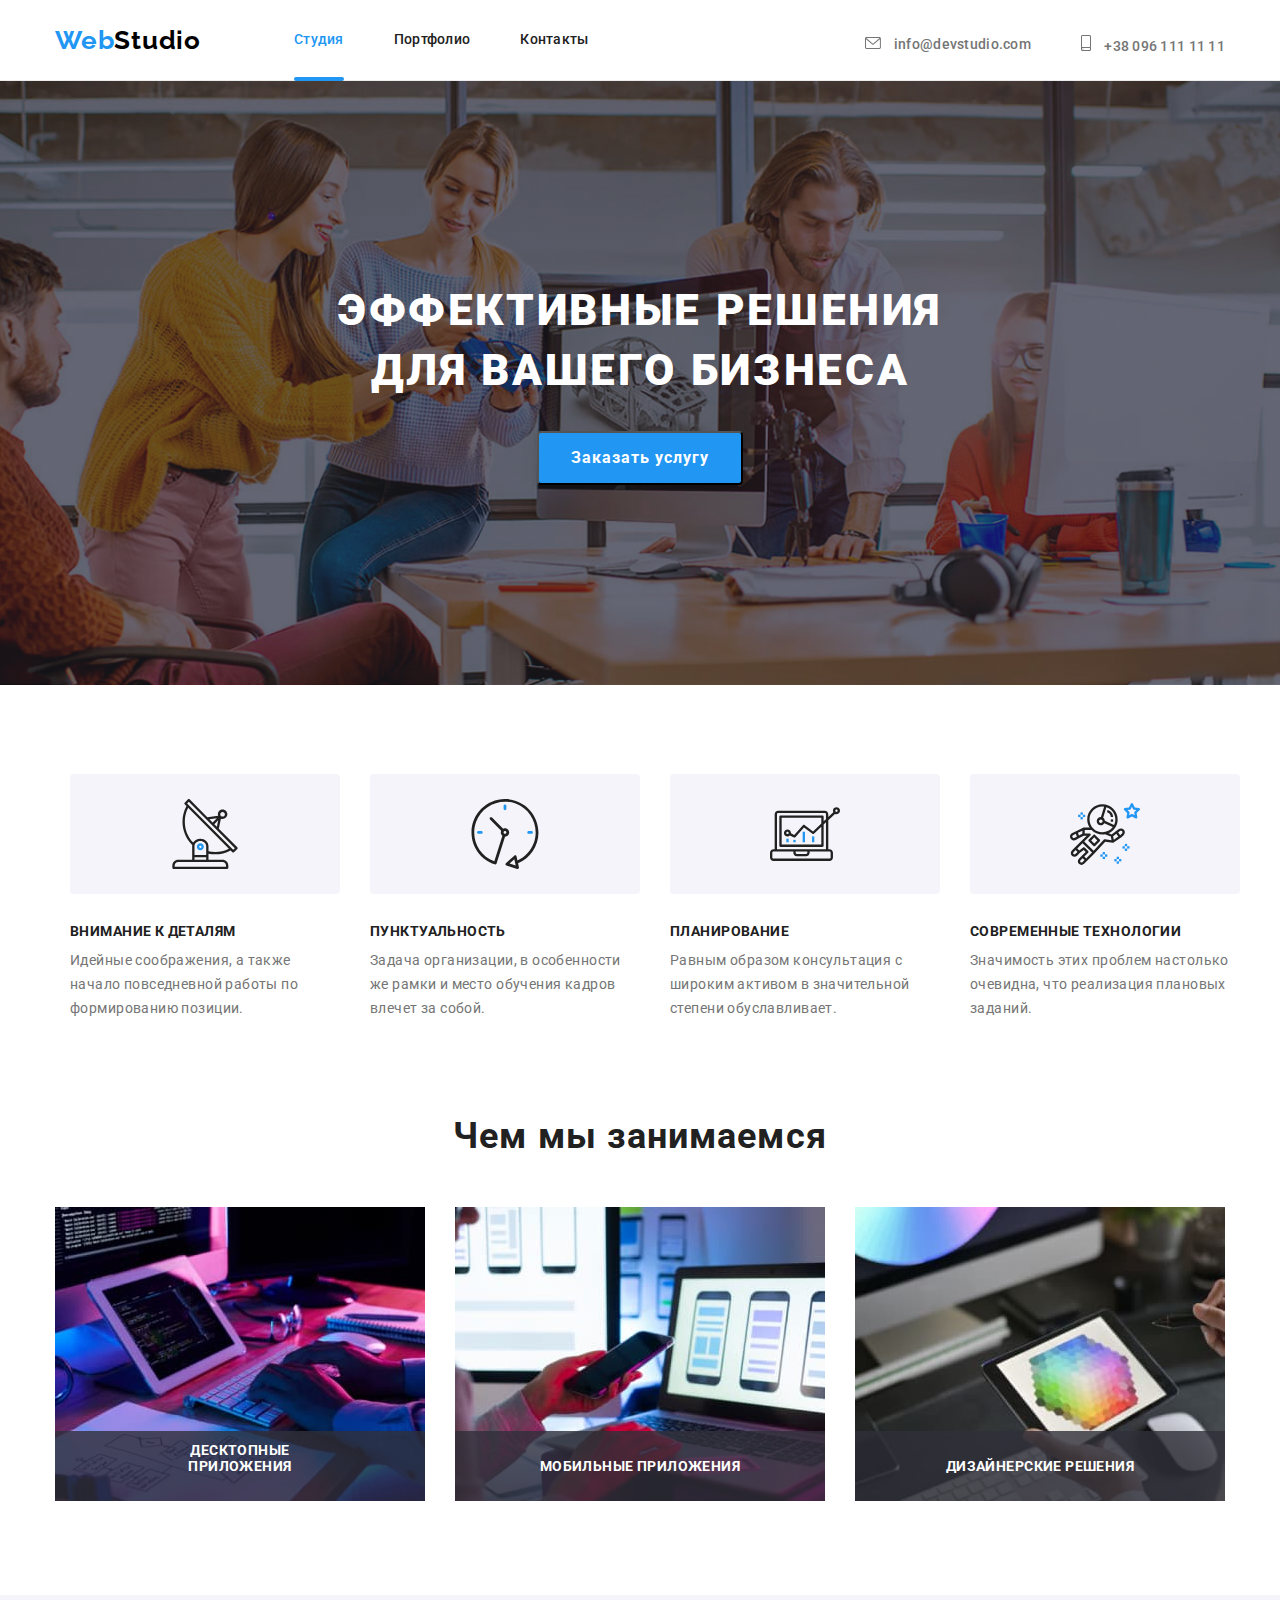
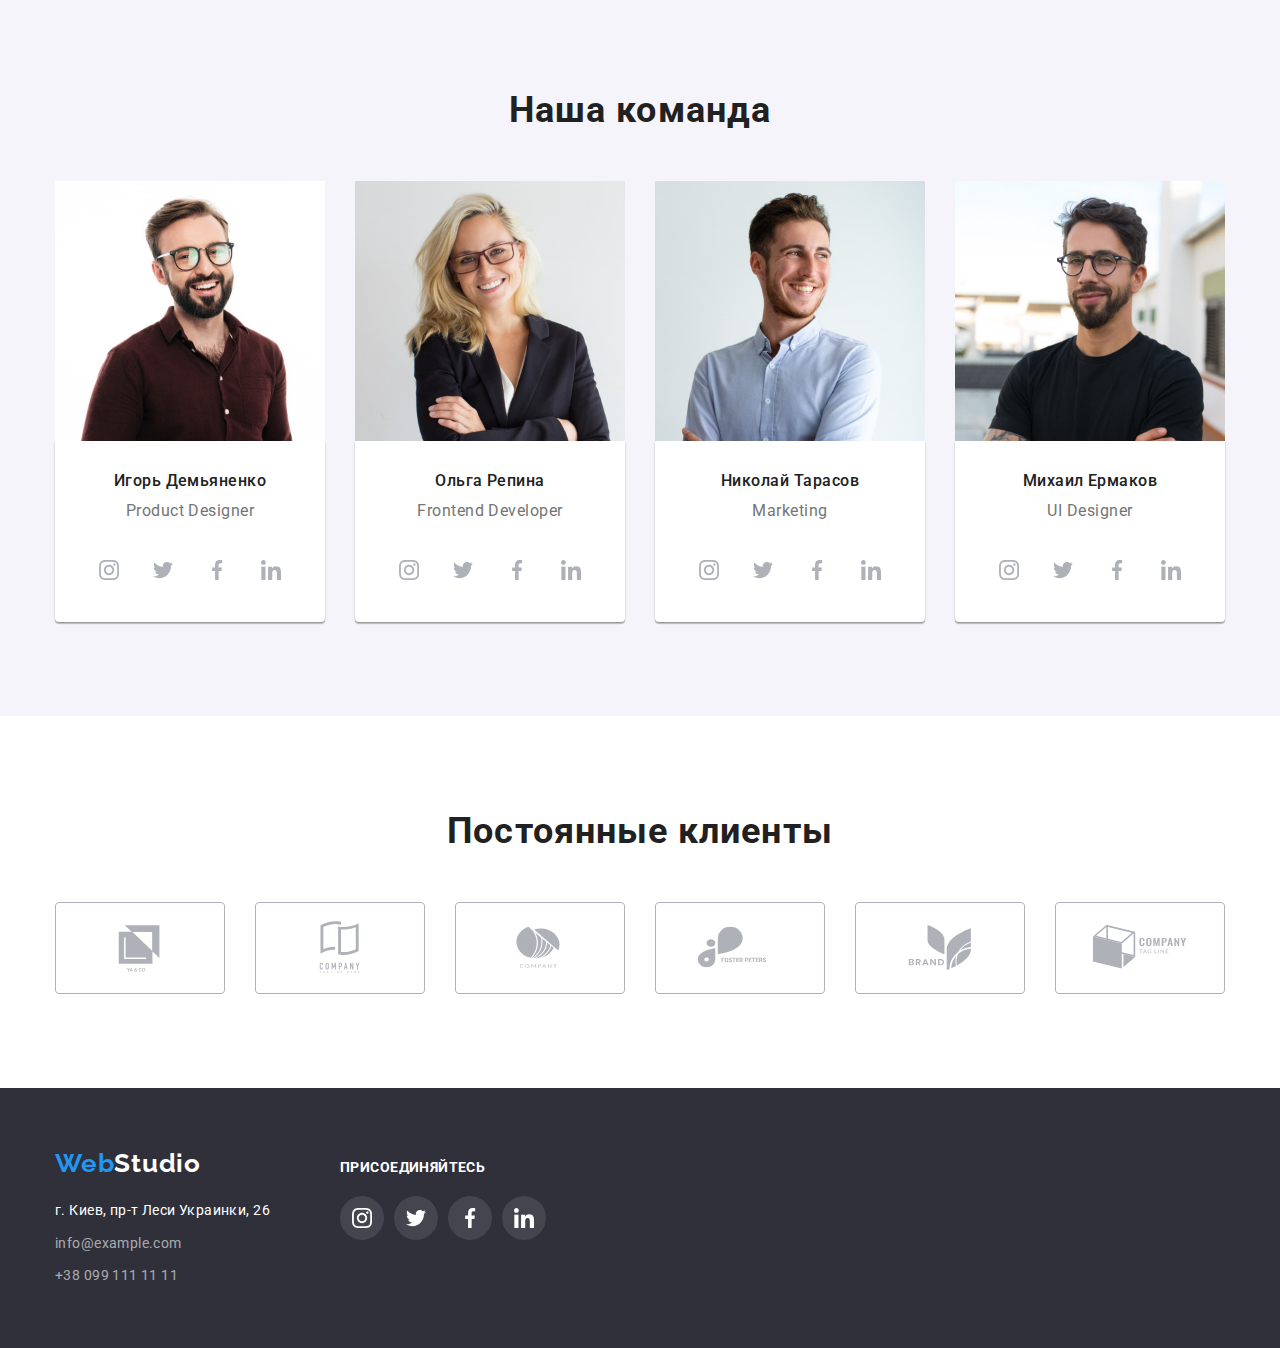
==== index.html @ 82957075 "Кнопка у футері" ====
<!DOCTYPE html>
<html lang="ru">
<head>
  <meta charset="UTF-8">
  <meta http-equiv="X-UA-Compatible" content="IE=edge">
  <meta name="viewport" content="width=device-width, initial-scale=1.0">
  <title>Студия</title>
  <link rel="preconnect" href="https://fonts.googleapis.com">
  <link rel="preconnect" href="https://fonts.gstatic.com" crossorigin>
  <link href="https://fonts.googleapis.com/css2?family=Raleway:wght@700&family=Roboto:wght@400;500;700;900&display=swap"
    rel="stylesheet">
    <link rel="stylesheet" href="https://cdnjs.cloudflare.com/ajax/libs/modern-normalize/1.1.0/modern-normalize.min.css">
  <link rel="stylesheet" href="./css/styles.css" />
</head>
<body>
  <header class="header">
    <div class="container">
    <nav class="logo main-nav">
      <a href="index.html" class="logo-title" lang="en"><span>Web</span>Studio</a>
      <ul class="site-nav list">
        <li class="item"><a href="" class="link current" >Студия</a></li>
        <li class="item"><a href="./portfolio.html" class="link" >Портфолио</a></li>
        <li class="item"><a href="" class="link" >Контакты</a></li>
  
      </ul>
    </nav>
   
<!--Ефект фокуса в ссилці-->

<ul class="site-contact">
  <li class="contact-item"><a href="mailto:info@devstudio.com" class="contact-link">
    <svg class="header-svg">
    <use href="./images/icons.svg#envelope"></use>
  </svg>
  info@devstudio.com</a></li>
  <li class="contact-item"><a href="tel:+380961111111" class="contact-link">
    <svg class="header-tel-svg">
      <use href="./images/icons.svg#smartphone"></use>
    </svg>
    +38 096 111 11 11</a></li>
</ul>
</div>
  </header>
  
    <section class="hero">
      <div class="hero-bg">  
       <h1 class="hero-title">Эффективные решения <br /> для вашего бизнеса</h1>
       <button type="button" class="button-order" data-modal-open>Заказать услугу</button>
      </div>
      
    </section>
  
<!--Особливості-->
  <section class="section-special">
    
   <div class="container">
    
     <h2 class="visually-hidden">Особенности</h2>
     <ul class="feature-list">
       <!--Ефект ховера-->
      
       <li class="item-special">

  <div class="special-svg">
  <svg class="onspecial-svg">
    <use href="./images/icons.svg#antenna"></use>
  </svg>
</div>

         <h3 class="title">Внимание к деталям</h3>
         <p class="feature">Идейные соображения, а также начало повседневной работы по формированию позиции.</p>
        </li>
        <li class="item-special">

          <div class="special-svg">
            <svg class="onspecial-svg">
              <use href="./images/icons.svg#clock"></use>
            </svg>
          </div>
         <h3 class="title">Пунктуальность</h3>
         <p class="feature">Задача организации, в особенности же рамки и место обучения кадров влечет за собой.</p>
        </li>
        <li class="item-special">
          <div class="special-svg">
            <svg class="onspecial-svg">
              <use href="./images/icons.svg#diagram"></use>
            </svg>
          </div>
         <h3 class="title">Планирование</h3>
         <p class="feature">Равным образом консультация с широким активом в значительной степени обуславливает.</p>
        </li>
        <li class="item-special">

          <div class="special-svg">
            <svg class="onspecial-svg">
              <use href="./images/icons.svg#astronaut"></use>
            </svg>
          </div>
         <h3 class="title">Современные технологии</h3>
         <p class="feature">Значимость этих проблем настолько очевидна, что реализация плановых заданий.</p>
        </li>
     </ul>
   </div>
  </section>
  
  <section class="section">
    
    <div class="container-about">
    <h2 class="section-title">Чем мы занимаемся</h2>
     <ul class="section-list">
       <li class="about-list"> <img src="./images/box1.jpg" alt="планшет" width="370">
      <p class="textoncard">Десктопные приложения</p>
      </li>
       <li class="about-list"><img src="./images/box2.jpg" alt="телефон и ноут" width="370">
      <p class="textoncard">Мобильные приложения</p>
      </li>
       <li class="about-list"><img src="./images/img.jpg" alt="планшет в руці" width="370">
      <p class="textoncard">Дизайнерские решения</p>
      </li>
     </ul>
    </div>
  
  </section>
  
<section class="team-section">
  <div class="container-team">
  <h2 class="section-team">Наша команда</h2>
   <ul class="team-list list">
     <li class="team-item"><img src="./images/photo.jpg" alt="команда"
      width="270">
      <div class="team-content">   
       <h3 class="title-team">Игорь Демьяненко</h3>
       <p class="desc">Product Designer</p>
        <ul class="team-social-list list">
          <li class="team-social-item"><a href="" class="team-social-link">
            <svg class="team-svg">
              <use href="./images/icons.svg#instagram"></use>
              </svg>
          </a>
        </li>
          <li class="team-social-item">
            <a href="" class="team-social-link">
              <svg class="team-svg">
                <use href="./images/icons.svg#twitter"></use>
              </svg>
            </a>
            
          </li>
          <li class="team-social-item">
            <a href="" class="team-social-link"><svg class="team-svg">
              <use href="./images/icons.svg#facebook"></use>
            </svg></a>
          </li>
          <li class="team-social-item">
            <a href="" class="team-social-link">
              <svg class="team-svg">
              <use href="./images/icons.svg#linkedin"></use>
              </svg></a>
          </li>
       </ul>
      </div>
     </li>
      <li class="team-item"><img src="./images/photo1.jpg" alt="команда"
        width="270">
        <div class="team-content">   
        <h3 class="title-team">Ольга Репина</h3>
        <p class="desc">Frontend Developer</p>
        <ul class="team-social-list list">
          <li class="team-social-item"><a href="" class="team-social-link">
              <svg class="team-svg">
                <use href="./images/icons.svg#instagram"></use>
              </svg>
            </a>
          </li>
          <li class="team-social-item">
            <a href="" class="team-social-link">
              <svg class="team-svg">
                <use href="./images/icons.svg#twitter"></use>
              </svg>
            </a>
        
          </li>
          <li class="team-social-item">
            <a href="" class="team-social-link"><svg class="team-svg">
                <use href="./images/icons.svg#facebook"></use>
              </svg></a>
          </li>
          <li class="team-social-item">
            <a href="" class="team-social-link">
              <svg class="team-svg">
                <use href="./images/icons.svg#linkedin"></use>
              </svg></a>
          </li>
        </ul>
        </div>
      </li>
        <li class="team-item"><img src="./images/photo2.jpg" alt="команда"
          width="270">
         <div class="team-content">   
          <h3 class="title-team">Николай Тарасов</h3>
          <p class="desc">Marketing</p>
          <ul class="team-social-list list">
            <li class="team-social-item"><a href="" class="team-social-link">
                <svg class="team-svg">
                  <use href="./images/icons.svg#instagram"></use>
                </svg>
              </a>
            </li>
            <li class="team-social-item">
              <a href="" class="team-social-link">
                <svg class="team-svg">
                  <use href="./images/icons.svg#twitter"></use>
                </svg>
              </a>
          
            </li>
            <li class="team-social-item">
              <a href="" class="team-social-link"><svg class="team-svg">
                  <use href="./images/icons.svg#facebook"></use>
                </svg></a>
            </li>
            <li class="team-social-item">
              <a href="" class="team-social-link">
                <svg class="team-svg">
                  <use href="./images/icons.svg#linkedin"></use>
                </svg></a>
            </li>
          </ul>
          </div>
      </li>
        <li class="team-item"><img src="./images/photo3.jpg" alt="команда"
          width="270">
          <div class="team-content">   
          <h3 class="title-team">Михаил Ермаков</h3>
          <p class="desc">UI Designer</p>
          <ul class="team-social-list list">
            <li class="team-social-item"><a href="" class="team-social-link">
                <svg class="team-svg">
                  <use href="./images/icons.svg#instagram"></use>
                </svg>
              </a>
            </li>
            <li class="team-social-item">
              <a href="" class="team-social-link">
                <svg class="team-svg">
                  <use href="./images/icons.svg#twitter"></use>
                </svg>
              </a>
          
            </li>
            <li class="team-social-item">
              <a href="" class="team-social-link"><svg class="team-svg">
                  <use href="./images/icons.svg#facebook"></use>
                </svg></a>
            </li>
            <li class="team-social-item">
              <a href="" class="team-social-link">
                <svg class="team-svg">
                  <use href="./images/icons.svg#linkedin"></use>
                </svg></a>
            </li>
          </ul>
          </div>
         </li>
   </ul>
  </div>
</section>

<section class="section-client">
  <div class="container-client">
<h2 class="section-client-title">Постоянные клиенты</h2>
<ul class="clients-list">
  <li class="client-item">
 <a href="" class="client-link"><svg class="client-svg">
  <use href="./images/icons.svg#logo"></use>
</svg></a>
  </li>

  <li class="client-item">
    <a href="" class="client-link"><svg class="client-svg">
      <use href="./images/icons.svg#logo1"></use>
    </svg></a>
  </li>
  
  <li class="client-item">
    <a href="" class="client-link"><svg class="client-svg">
      <use href="./images/icons.svg#logo2"></use>
    </svg></a>
  </li>
  
  <li class="client-item">
    <a href="" class="client-link"><svg class="client-svg">
      <use href="./images/icons.svg#logo3"></use>
    </svg></a>
  </li>
  
  <li class="client-item">
    <a href="" class="client-link"><svg class="client-svg">
      <use href="./images/icons.svg#logo4"></use>
    </svg></a>
  </li>

  <li class="client-item">
    <a href="" class="client-link"><svg class="client-svg">
      <use href="./images/icons.svg#logo5"></use>
    </svg></a>
  </li>
 </ul>
</div>

</section>
 
<!--Підвал-->
  <footer class="footer">
  <div class="container"> 
    <div class="pre-footer">
    <a href="index.html" class="footer-logo" ><span>Web</span>Studio</a>
    <address>
      <ul class="footer-adress">
        <li class="list-adress">
          <p class="address">
            г. Киев, пр-т Леси Украинки, 26
          </p>
        </li>
        <li class="list-adress"><a href="mailto:info@example.com" class="footer-contacts">info@example.com</a></li>
        <li class="list-adress"><a href="tel:+380991111111" class="footer-contacts">+38 099 111 11 11</a></li>
      </ul>
    </address>
    </div>

    <div class="footer-social"> 
      <h3 class="title-foooter-link">присоединяйтесь</h3>

      <ul class="footer-social-list list">
        <li class="footer-social-item"><a href="" class="footer-social-link">
            <svg class="footer-svg">
              <use href="./images/icons.svg#instagram"></use>
            </svg>
          </a>
        </li>
        <li class="footer-social-item">
          <a href="" class="footer-social-link">
            <svg class="footer-svg">
              <use href="./images/icons.svg#twitter"></use>
            </svg>
          </a>
      
        </li>
        <li class="footer-social-item">
          <a href="" class="footer-social-link"><svg class="footer-svg">
              <use href="./images/icons.svg#facebook"></use>
            </svg></a>
        </li>
        <li class="footer-social-item">
          <a href="" class="footer-social-link">
            <svg class="footer-svg">
              <use href="./images/icons.svg#linkedin"></use>
            </svg></a>
        </li>
      </ul>
    </div>
  </div>
       
  </footer>

  <div class="backdrop is-hidden" data-modal>
    <div class="modal">
      <button type="button" class="modal-close" data-modal-close>
        <svg class="close-icon" width="18" height="18"> <use href="./images/icons.svg#close-black"></use>
        </svg>
      </button>
    </div>
  </div>
  <script src="./js/modal.js"></script>
</body>
</html>
---- css/styles.css ----
/* Колір основного тексту #212121 */

/* Колір вторинного тексту #757575 */

/* Колір кнопки background: #2196F3;*/

/* Основний фон #E5E5E5;*/

:root {
  --title-text-color: #212121;
  --primary-text-color: #757575;
  --accent-color: #2196f3;
  --main-backgrond-color: #ffffff;
  --hero-bkg-color: #2f303a;
}

body {
  background: var (--main-backgrond-color);
  color: var(--primary-text-color);
  font-family: Roboto, sans-serif;
  list-style: none;
}
p,
h1,
h2,
h3,
h4,
h5,
h6 {
  margin: 0;
}

ul {
  margin: 0;
  padding: 0;
}

img {
  display: block;
  max-width: 100%;
  height: auto;
}

.header {
  border-bottom: 1px solid #ececec;
}

.section {
  padding-top: 94px;
  padding-bottom: 94px;
  /* outline: 1px solid tomato; */
}

.list {
  list-style: none;
}

.logo {
  /* background-color: chartreuse; */
  /* border: 2px dashed #2196f3; */
}

.container {
  width: 1200px;
  padding-left: 15px;
  padding-right: 15px;

  /* outline: 2px solid tomato; */

  margin-left: auto;
  margin-right: auto;
  display: flex;
  align-items: center;
  background-color: orangere;
  margin: 0 auto;
  padding: 0 15px;
  align-items: baseline;
  /* для вирівнювання з лого */
}

.main-nav {
  display: flex;
  align-items: center;
}

.logo-title {
  font-family: Raleway;
  font-weight: 700;
  font-size: 26px;
  line-height: 1.19;
  letter-spacing: 0.03em;
  color: #000000;
  text-decoration: none;
}

span {
  color: var(--accent-color);
}

.site-nav .list {
  color: var(--title-text-color);
  font-family: Roboto;
  font-weight: 500;
  font-size: 14px;
  line-height: 1.14;
  letter-spacing: 0.02em;
}

.site-nav .link:hover,
.site-nav .link:focus {
  color: var(--accent-color);
}

.site-nav .item {
  margin-right: 50px;
  /* background-color: red; */
}

.site-nav .item:last-child {
  margin-right: 0;
}

.site-nav {
  display: flex;
  margin-left: 93px;
}

.site-nav .link {
  display: flex;
  padding-top: 32px;
  padding-bottom: 32px;
}

.link {
  font-weight: 500;
  font-size: 14px;
  line-height: 1.14;
  letter-spacing: 0.02em;
  color: var(--title-text-color);
  text-decoration: none;
  transition: color 250ms cubic-bezier(0.4, 0, 0.2, 1);
}

.link.current {
  color: var(--accent-color);
  font-weight: 500;
  font-size: 14px;
  line-height: 1.14;
  letter-spacing: 0.02em;
  text-decoration: none;
  position: relative;
}

.link.current::after {
  position: absolute;
  bottom: -1px;
  content: '';
  width: 100%;
  height: 4px;
  border-radius: 2px;
  background-color: var(--accent-color);
}

/* .link.current::after:hover {
  background-color: var(--accent-color);
} */

.site-contact {
  list-style: none;
  display: flex;
  margin-left: auto;
}

.site-contact .item + .item {
  margin-left: 50px;
  margin-right: 0;
}

.contact-item {
  margin-left: 50px;
  margin-right: 0;
}

.contact-link:hover,
.contact-link:focus {
  color: var(--accent-color);
  /* font-weight: 500;
  font-size: 14px;
  line-height: 1.14;
  letter-spacing: 0.02em; */
  text-decoration: none;
}

.contact-link:hover .header-svg,
.contact-link:hover .header-tel-svg,
.contact-link:focus .header-svg,
.contact-link:focus .header-tel-svg {
  fill: var(--accent-color);
}

/* .contact-tel:hover,
.contact-tel:focus {
  color: var(--accent-color);
} */

.contact-link {
  font-weight: 500;
  font-size: 14px;
  line-height: 1.14;
  letter-spacing: 0.02em;

  color: var(--primary-text-color);
  text-decoration: none;
  transition: color 250ms cubic-bezier(0.4, 0, 0.2, 1);
}

/* .contact-tel {
  color: var(--primary-text-color);
  font-weight: 500;
  font-size: 14px;
  line-height: 1.14;
  letter-spacing: 0.02em;
  text-decoration: none;
} */

.header-svg {
  width: 16px;
  height: 12px;
  fill: var(--primary-text-color);
  margin-right: 10px;
  transition: fill 250ms cubic-bezier(0.4, 0, 0.2, 1);
}

.header-svg:hover,
.header-svg:focus {
  /* background-color: #2196f3; */
  fill: #2196f3;
}

.header-tel-svg:hover,
.header-tel-svg:focus {
  fill: #2196f3;
}

.header-tel-svg {
  width: 10px;
  height: 16px;
  fill: var(--primary-text-color);
  margin-right: 10px;
  transition: fill 250ms cubic-bezier(0.4, 0, 0.2, 1);
}

.hero {
  max-width: 1600px;
  text-align: center;
  padding-top: 200px;
  padding-bottom: 200px;
  background: var(--hero-bkg-color);
  background-image: linear-gradient(to right, rgba(47, 48, 58, 0.4), rgba(47, 48, 58, 0.4)),
    url(../images/Img10.jpg);
  background-repeat: no-repeat;
  background-position: center;
  background-size: cover;
  margin: 0 auto;
}
/* justify-content: center; */

.hero-bg {
  max-width: 1600px;
  /* margin: 0 auto; */
  /* display: flex; */
  /* align-items: center; */
}

.hero-title {
  font-weight: 900;
  font-size: 44px;
  line-height: 1.36;
  text-align: center;
  letter-spacing: 0.06em;
  text-transform: uppercase;
  color: #ffffff;
  margin-bottom: 30px;
  align-items: center;
  display: flex;
  align-items: center;
  text-align: center;
  justify-content: center;
}

.button-order {
  font-family: Roboto;
  font-style: normal;
  font-weight: bold;
  font-size: 16px;
  line-height: 1.87;

  align-items: center;
  text-align: center;
  letter-spacing: 0.06em;

  border-radius: 4px;
  color: #ffffff;
  background: #2196f3;
  box-shadow: 0px 4px 4px rgba(0, 0, 0, 0.15);
  padding: 10px 32px;
}

.section-special {
  padding-top: 89px;
  padding-bottom: 0px;
}

.special-svg {
  /* fill: var(--accent-color); */
  display: flex;
  justify-content: center;
  align-items: center;
  margin-bottom: 30px;
  width: 270px;
  height: 120px;
  background: #f5f4fa;
  border-radius: 4px;
}

.onspecial-svg {
  width: 70px;
  height: 70px;
  /* fill: var(--accent-color); */
  /* display: flex;
  justify-content: center;
  align-items: center; */
}

.visually-hidden {
  position: absolute;
  white-space: nowrap;
  width: 1px;
  height: 1px;
  overflow: hidden;
  border: 0;
  padding: 0;
  clip: rect(0 0 0 0);
  clip-path: inset(50%);
  margin: -1px;
}

.item-special:last-child {
  margin-right: 0px;
}

.section-list {
  list-style: none;
}

.title {
  font-weight: 700;
  font-size: 14px;
  line-height: 1.14;
  letter-spacing: 0.03em;
  text-transform: uppercase;
  color: var(--title-text-color);
  margin-bottom: 10px;
}

.feature {
  font-size: 14px;
  line-height: 1.71;
  letter-spacing: 0.03em;
  color: var(--primary-text-color);
}

.feature-list {
  list-style: none;
  display: flex;

  width: 1200px;
  padding-left: 15px;
  padding-right: 15px;
}

.item-special {
  width: 270px;
  margin-right: 30px;
}

.section-title {
  font-weight: 700;
  font-size: 36px;
  line-height: 1.17;
  text-align: center;
  letter-spacing: 0.03em;
  color: var(--title-text-color);
  margin-bottom: 50px;
}

.team-section {
  padding-top: 94px;
  padding-bottom: 94px;
  background: #f5f4fa;
  /* max-width: 1600px; */
  margin: 0 auto;
}

.container-team {
  width: 1200px;
  padding-left: 15px;
  padding-right: 15px;

  /* outline: 1px solid tomato; */
  align-items: center;
  margin: 0 auto;
  padding: 0 15px;
}

.section-team {
  font-family: Roboto;
  font-weight: 700;
  font-size: 36px;
  line-height: 1.17;
  text-align: center;
  letter-spacing: 0.03em;
  color: var(--title-text-color);
  margin-bottom: 50px;
  /* outline: 1px solid tomato; */
}

.container-about {
  width: 1200px;
  padding-left: 15px;
  padding-right: 15px;

  /* outline: 1px solid tomato; */
  align-items: center;
  margin: 0 auto;
  padding: 0 15px;
}

.section-list {
  display: flex;
  flex-wrap: wrap;
  margin-right: -30px;
}

.about-list {
  flex-basis: calc((100% - 3 * 30px) / 3);
  margin-right: 30px;
  position: relative;
}

.about-list::after {
  content: '';
  display: block;
  position: absolute;
  bottom: 0;
  width: 100%;
  height: 70px;
  background-color: rgb(47, 48, 58, 0.8);
}

/* нове */
.textoncard {
  font-family: Roboto;
  font-style: normal;
  font-weight: bold;
  font-size: 14px;
  line-height: 16px;
  text-align: center;
  letter-spacing: 0.03em;
  text-transform: uppercase;
  color: #ffffff;
  position: absolute;
  bottom: 0%;
  left: 50%;
  transform: translate(-50%, 0%);
  padding-bottom: 27px;
  min-width: 205px;
  z-index: 1;
}

.team-list {
  list-style: none;
  display: flex;
  margin-right: -30px;
  /* flex-wrap: wrap; */
}

.team-item {
  flex-basis: calc((100% - 4 * 30px) / 4);
  margin-right: 30px;
}

.team-content {
  padding-top: 30px;
  padding-bottom: 30px;
  box-shadow: 0px 1px 3px rgba(0, 0, 0, 0.12), 0px 1px 1px rgba(0, 0, 0, 0.14),
    0px 2px 1px rgba(0, 0, 0, 0.2);
  border-radius: 0px 0px 4px 4px;
  background: #ffffff;
}

.title-team {
  font-weight: 500;
  font-size: 16px;
  line-height: 1.19;
  text-align: center;
  letter-spacing: 0.03em;
  color: var(--title-text-color);
  padding-bottom: 10px;
  /* margin-right: 30px; */
}

.desc {
  font-size: 16px;
  line-height: 1.19;
  text-align: center;
  letter-spacing: 0.03em;
  color: var(--primary-text-color);
  /* margin-right: 30px;
  padding-bottom: 30px; */
  margin-bottom: 28px;
}

.team-social-list {
  display: flex;
  justify-content: center;
}

.team-social-item {
  width: 44px;
  height: 44px;
  /* background-color: teal; */
}

.team-social-item + .team-social-item {
  margin-left: 10px;
}

.team-social-link {
  width: 100%;
  height: 100%;
  border-radius: 50%;
  display: flex;
  /* background-color: #afb1b8; */
  justify-content: center;
  align-items: center;
  color: #afb1b8;
  transition: color 250ms cubic-bezier(0.4, 0, 0.2, 1),
    background-color 250ms cubic-bezier(0.4, 0, 0.2, 1);
}

.team-social-link {
  /* fill: #afb1b8; */
}

.team-svg {
  width: 20px;
  height: 20px;
  /* border-radius: 50%; */
  display: flex;
  /* background-color: tomato; */
  justify-content: center;
  fill: currentColor;
}

.team-social-link:hover,
.team-social-link:focus {
  background-color: var(--accent-color);
  border-radius: 50%;
  color: #ffffff;
}

.section-client {
  padding-top: 94px;
  padding-bottom: 94px;
  /* display: flex;
  text-align: center;
  align-items: center; */
}

.container-client {
  width: 1200px;
  padding-left: 15px;
  padding-right: 15px;

  /* outline: 1px solid tomato; */
  align-items: center;
  margin: 0 auto;
  padding: 0 15px;
}

.section-client-title {
  font-weight: 700;
  font-size: 36px;
  line-height: 1.17;
  text-align: center;
  letter-spacing: 0.03em;
  color: var(--title-text-color);
  margin-bottom: 50px;
}

.client-item {
  /* width: 170px;
  height: 92px;
  border: 1px solid #afb1b8;
  border-radius: 4px; */
  display: block;
}

.client-link:hover,
.client-link:focus {
  border: 1px solid var(--accent-color);
  fill: var(--accent-color);
}

.client-item + .client-item {
  margin-left: 30px;
}

.clients-list {
  display: flex;
  justify-content: center;
  list-style: none;
  /* padding-left: 30px; */
}

.client-link {
  /* border: 1px solid #afb1b8;
  border-radius: 4px; */
  display: flex;
  justify-content: center;
  align-items: center;
  /* padding: 16px 32px; */
  width: 170px;
  height: 92px;
  border: 1px solid #afb1b8;
  border-radius: 4px;
  fill: #afb1b8;
  transition: fill 250ms cubic-bezier(0.4, 0, 0.2, 1);
}

.client-svg {
  width: 106px;
  height: 60px;
  /* display: flex;
  justify-content: center;
  fill: #afb1b8; */
}

/* CSS Для Портфолио */

.filter-list {
  list-style: none;
  display: flex;
  justify-content: center;
  margin-bottom: 50px;
}

.btn-item {
  align-items: center;
  /* box-shadow: 0px 3px 1px rgba(0, 0, 0, 0.1), 0px 1px 2px rgba(0, 0, 0, 0.08),
    0px 2px 2px rgba(0, 0, 0, 0.12); */
  /* border-radius: 4px; */
}

.button-primarry:hover,
.button-primarry:focus {
  background-color: #2196f3;
  color: #ffffff;
  border-radius: 4px;
}

.button-secondery:hover,
.button-secondery:focus {
  /* background-color: #2196f3;
  color: #ffffff; */

  box-shadow: 0px 3px 1px rgba(0, 0, 0, 0.1), 0px 1px 2px rgba(0, 0, 0, 0.08),
    0px 2px 2px rgba(0, 0, 0, 0.12);
  border-radius: 4px;
  background-color: var(--accent-color);
  color: #ffffff;
}

.button-primarry {
  font-family: Roboto;
  font-style: normal;
  font-weight: 500;
  font-size: 16px;
  line-height: 1.62;
  text-align: center;
  letter-spacing: 0.03em;
  color: var(--title-text-color);
  /* background: #f5f4fa; */
  /* border-radius: 4px; */
  /* background-color: var(--accent-color); */
  cursor: pointer;
  list-style: none;
  justify-content: center;
  padding: 6px 22px;
  transition: background-color 250ms cubic-bezier(0.4, 0, 0.2, 1),
    color 250ms cubic-bezier(0.4, 0, 0.2, 1);
}

.button-secondery {
  font-family: Roboto;
  font-style: normal;
  font-weight: 500;
  font-size: 16px;
  line-height: 1.62;
  text-align: center;
  letter-spacing: 0.03em;
  color: var(--title-text-color);
  padding: 6px 22px;
  cursor: pointer;
  list-style: none;
  transition: box-shadow 250ms cubic-bezier(0.4, 0, 0.2, 1),
    background-color 250ms cubic-bezier(0.4, 0, 0.2, 1), color 250ms cubic-bezier(0.4, 0, 0.2, 1);
}

.btn-item:not(:last-child) {
  margin-right: 8px;
}

/* .btn-item:hover,
.btn-item:focus {
  box-shadow: 0px 3px 1px rgba(0, 0, 0, 0.1), 0px 1px 2px rgba(0, 0, 0, 0.08),
    0px 2px 2px rgba(0, 0, 0, 0.12);
  border-radius: 4px;
  background-color: var(--accent-color);
  color: #ffffff;
} */

.project-list {
  list-style: none;
  display: flex;
  flex-wrap: wrap;

  margin-top: -30px;
  margin-left: -30px;
}

.project-list .filter-item {
  flex-basis: calc(100% / 3 - 30px);
  margin-top: 30px;
  margin-left: 30px;
}

.filter-item {
  box-sizing: border-box;
  /* box-shadow: 0px 1px 1px rgba(0, 0, 0, 0.12), 0px 4px 4px rgba(0, 0, 0, 0.06),
    1px 4px 6px rgba(0, 0, 0, 0.16); */
  transition: box-shadow 250ms cubic-bezier(0.4, 0, 0.2, 1);
}

.filter-item:hover {
  box-sizing: border-box;
  box-shadow: 0px 1px 1px rgba(0, 0, 0, 0.12), 0px 4px 4px rgba(0, 0, 0, 0.06),
    1px 4px 6px rgba(0, 0, 0, 0.16);
}

.filter-item:hover .textonly {
  transform: translateY(0);
}

.text-portfolio {
  position: relative;
  overflow: hidden;
}

.textonly {
  position: absolute;
  top: 0;
  left: 0;
  font-family: Roboto;
  font-style: normal;
  font-weight: normal;
  font-size: 18px;
  line-height: 1.56;
  letter-spacing: 0.03em;

  color: #ffffff;

  padding: 63px 24px;
  background: rgba(33, 150, 243, 0.9);
  height: 100%;
  transform: translateY(100%);
  transition: transform 250ms cubic-bezier(0.4, 0, 0.2, 1);
  /* overflow: auto; */
}

.project {
  font-weight: 700;
  font-size: 18px;
  line-height: 2;
  letter-spacing: 0.06em;
  color: var(--title-text-color);
}

.project-item {
  font-size: 16px;
  line-height: 1.87;
  letter-spacing: 0.03em;
  color: var(--primary-text-color);
  margin-top: 4px;
}

.project-content {
  padding: 20px 24px;
  border: 1px solid #eeeeee;
}

.footer {
  background-color: var(--hero-bkg-color);
  text-decoration: none;
  padding-top: 60px;
  padding-bottom: 60px;
}

.pre-footer {
  padding-bottom: 0px;
}

.footer-logo {
  font-family: Raleway;
  font-style: normal;
  font-weight: 700;
  font-size: 26px;
  line-height: 1.19;
  letter-spacing: 0.03em;
  color: #ffffff;
  text-decoration: none;
  display: block;
  padding-bottom: 20px;
  align-items: flex-start;
}

.list-adress:not(:last-child) {
  margin-bottom: 9px;
}

.address {
  font-family: Roboto;
  font-size: 14px;
  line-height: 1.71;
  letter-spacing: 0.03em;
  color: #ffffff;
}

.footer-adress {
  list-style: none;
  font-style: normal;
}

.footer-list {
  font-family: Roboto;
  font-style: normal;
  font-weight: normal;
  font-size: 14px;
  line-height: 1.71;
  letter-spacing: 0.03em;
  color: #ffffff;
  text-decoration: none;
}

.footer-contacts {
  font-family: Roboto;
  font-style: normal;
  font-weight: normal;
  font-size: 14px;
  line-height: 1.71;
  letter-spacing: 0.03em;
  color: rgba(255, 255, 255, 0.6);
  text-decoration: none;
}

.footer-adresslist {
  text-decoration: none;
}

.footer-social {
  /* padding-top: 72px;
  padding-bottom: 100px; */
  margin-left: 70px;
  /* margin-top: 12px;
  padding-bottom: 40px; */
  /* align-items: baseline; */
}

.title-foooter-link {
  font-weight: 700;
  font-size: 14px;
  line-height: 1.14;
  letter-spacing: 0.03em;
  text-transform: uppercase;
  color: #ffffff;
  margin-bottom: 20px;
}

.footer-social-list {
  display: flex;
  justify-content: center;
}

.footer-social-item {
  width: 44px;
  height: 44px;
  /* background-color: teal; */
}

.footer-social-item + .footer-social-item {
  margin-left: 10px;
}

.footer-social-link {
  width: 100%;
  height: 100%;
  border-radius: 50%;
  display: flex;
  background-color: rgba(255, 255, 255, 0.1);
  /* background-color: tomato; */
  justify-content: center;
  align-items: center;
  transition: background-color 250ms cubic-bezier(0.4, 0, 0.2, 1),
    fill 250ms cubic-bezier(0.4, 0, 0.2, 1);
}

.footer-svg {
  /* width: 20px;
  height: 20px; */
}

.footer-svg {
  width: 20px;
  height: 20px;
  /* border-radius: 50%; */
  display: flex;
  /* background: rgba(255, 255, 255, 0.1); */
  justify-content: center;
  fill: #ffffff;
  /* border-radius: 50%; */
}

.footer-social-link:hover,
.footer-social-link:focus {
  background-color: #2196f3;
  border-radius: 50%;
  fill: #ffffff;
}

/* Модальне вікно */
.backdrop {
  width: 100vw;
  height: 100vh;
  background-color: rgba(0, 0, 0, 0.2);
  position: fixed;
  top: 0;
  left: 0;
  transition: opacity 450ms, visibility 250ms;
}

/* Потрібна анімація */
.backdrop.is-hidden .modal {
  transform: scale(1.5) rotate(-40deg) skew(30deg, 110deg);
}

.modal {
  width: 528px;
  min-height: 581px;
  background: #ffffff;
  box-shadow: 0px 1px 3px rgba(0, 0, 0, 0.12), 0px 1px 1px rgba(0, 0, 0, 0.14),
    0px 2px 1px rgba(0, 0, 0, 0.2);
  border-radius: 4px;
  position: absolute;
  top: 50%;
  left: 50%;
  transform: translate(-50%, -50%);
}

.modal-close {
  position: absolute;
  top: 8px;
  right: 8px;
  width: 30px;
  height: 30px;
  background-color: #ffffff;
  border: 1px solid rgba(0, 0, 0, 0.1);
  border-radius: 50%;
  /* box-sizing: border-box; */
  display: flex;
  align-items: center;
  justify-content: center;
}

.is-hidden {
  visibility: hidden;
  opacity: 0;
  pointer-events: none;
}
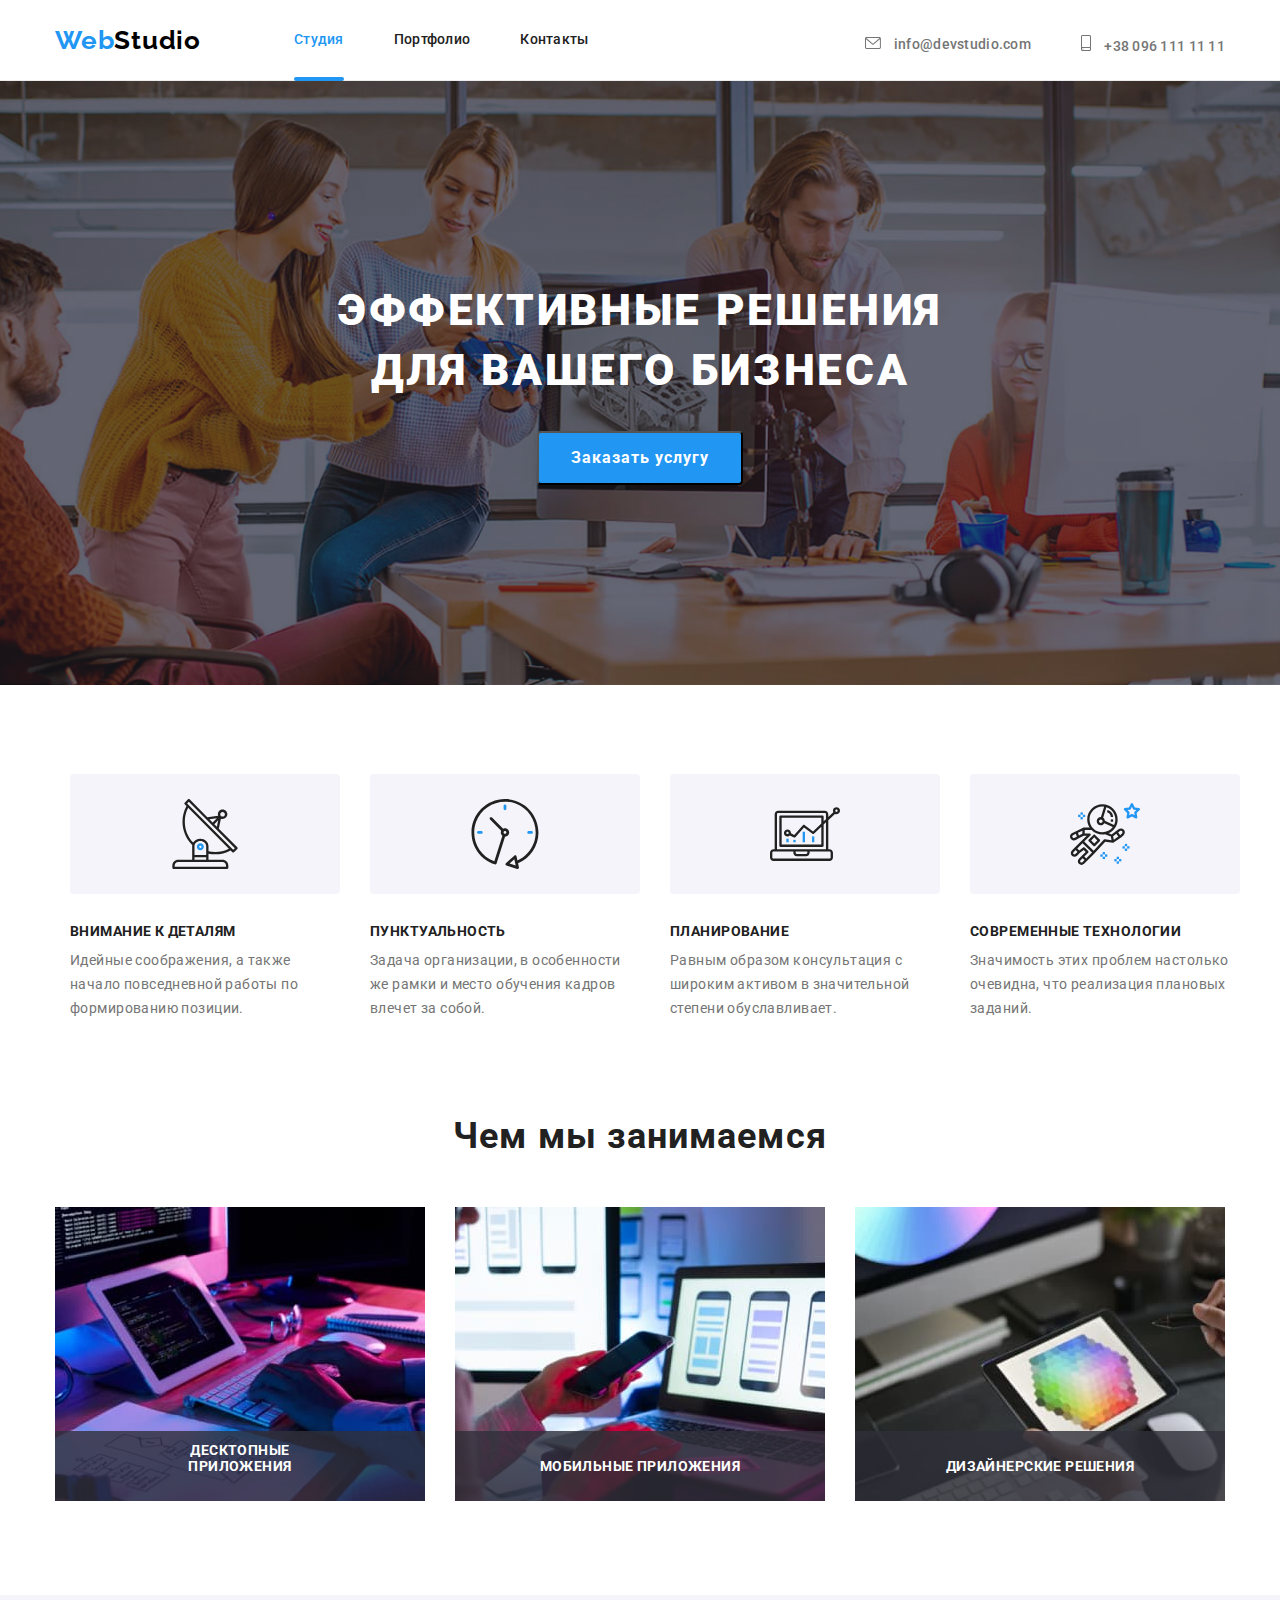
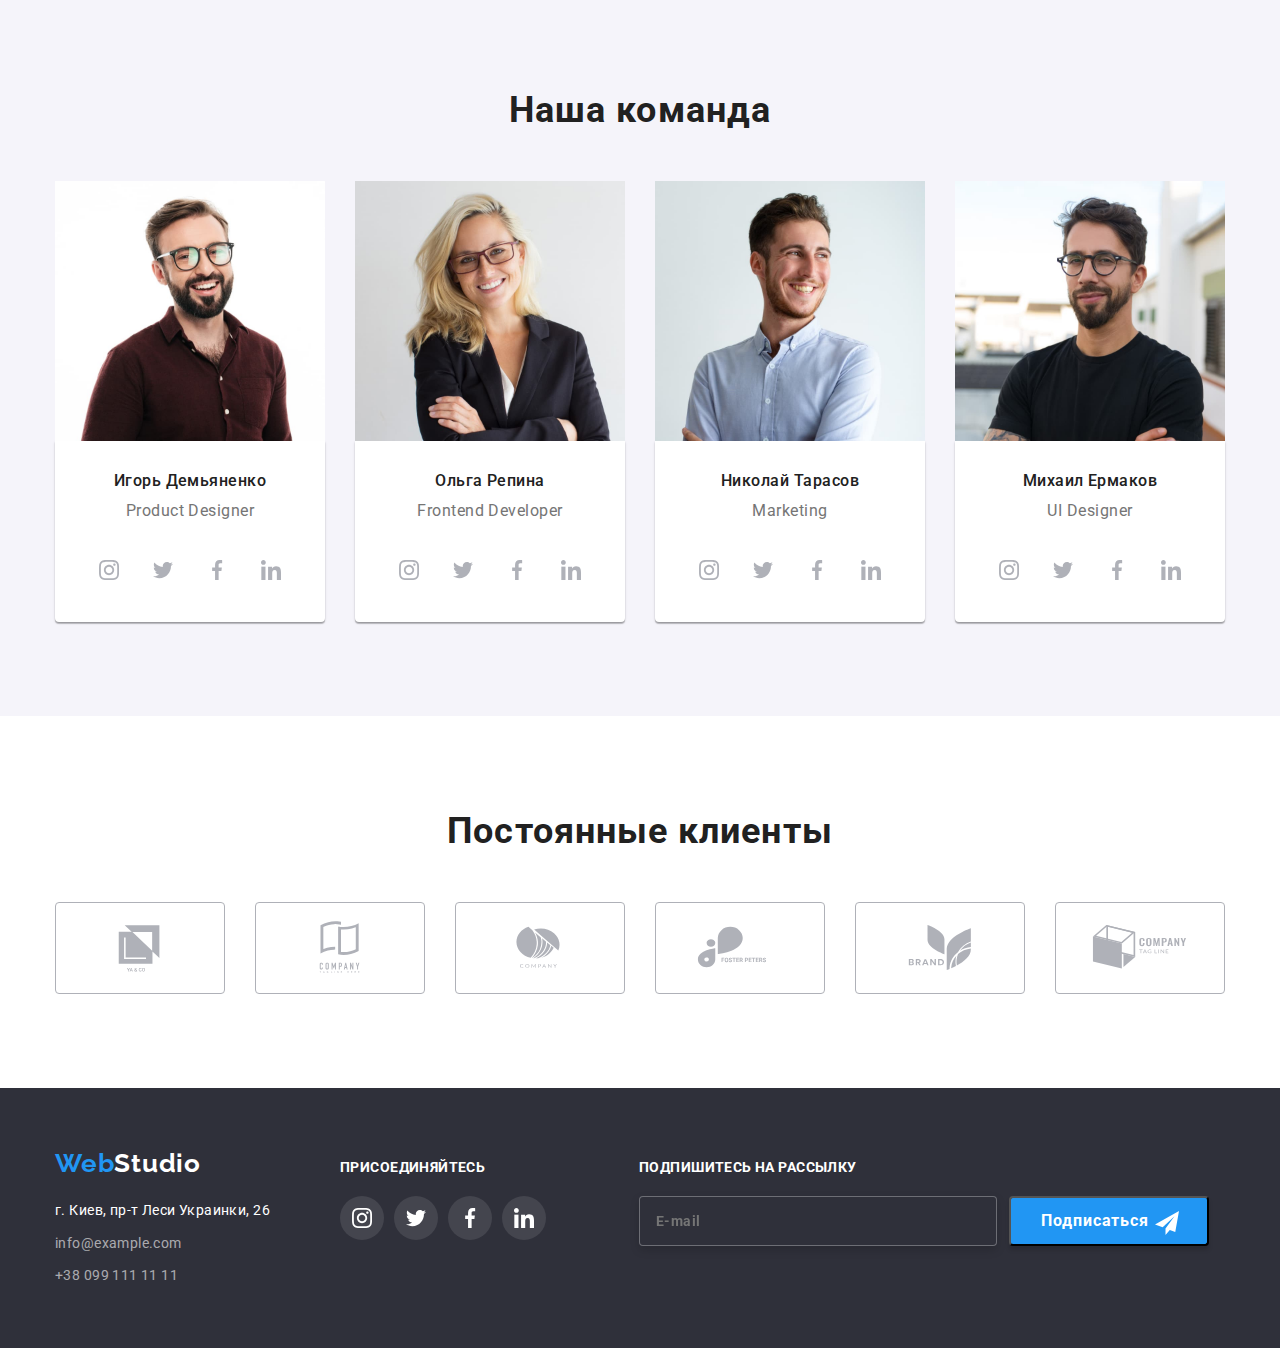
==== commit fb9da5e1: "модальне вікно з іконками" ====
--- a/index.html
+++ b/index.html
@@ -359,6 +359,20 @@
         </li>
       </ul>
     </div>
+
+    <form action="footer-form">
+<label for="footer-label">
+  <p class="footer-lable-text">Подпишитесь на рассылку</p>
+  <input class="footer-input" type="email" name="footer-email" id="" placeholder="E-mail" >
+</label>
+<button type="submit" class="footer-button">
+  <p class="footer-button-text">Подписаться</p>
+  <svg class="icon-send" width="24px" height="24px">
+    <use href="./images/icons.svg#icon-send"></use>
+  </svg>
+</button>
+
+    </form>
   </div>
        
   </footer>
@@ -369,6 +383,52 @@
         <svg class="close-icon" width="18" height="18"> <use href="./images/icons.svg#close-black"></use>
         </svg>
       </button>
+      
+      <p class="modal-title"> Оставьте свои данные, мы вам перезвоним</p>
+      <form action="#" class="modal-form">
+        <div class="modal-form-field">
+        <label for="user-name" class="modal-input-text">Имя</label>
+        <div class="modal-input-wrap">
+<input type="text" name="user-name" class="modal-input" required id="user-name">
+<svg class="input-icon" width="18" height="18">
+  <use href="./images/icons.svg#person-black"></use>
+</svg>
+</div>
+
+</div>
+<div class="modal-form-field">
+<label for="user-tel" class="modal-input-text">Телефон</label>
+
+<div class="modal-input-wrap">
+<input type="tel" name="user-tel" class="modal-input" required id="user-tel">
+<svg class="input-icon" width="18" height="18">
+  <use href="./images/icons.svg#phone-black"></use>
+</svg>
+</div>
+</div>
+<div class="modal-form-field">
+<label for="user-email" class="modal-input-text">Почта</label>
+
+<div class="modal-input-wrap">
+<input type="email" name="user-email" class="modal-input" id="user-email" >
+<svg class="input-icon" width="18" height="18">
+  <use href="./images/icons.svg#email-black"></use>
+</svg>
+</div>
+</div>
+<div class="modal-form-field">
+  <label for="user-text" class="modal-input-text">Комментарий</label>
+  <textarea name="user-text" id="user-text" class="modal-textarea" placeholder="Введите текст"></textarea>
+</div>
+
+<div class="modal-form-field">
+  <input type="checkbox" name="" id="">
+  <label for="">Соглашаюсь с рассылкой и принимаю Условия договора</label>
+</div>
+
+
+<button type="submit" class="button-modal">Отправить</button>
+      </form>
     </div>
   </div>
   <script src="./js/modal.js"></script>
--- a/css/styles.css
+++ b/css/styles.css
@@ -948,6 +948,82 @@
   fill: #ffffff;
 }
 
+.footer-lable-text {
+  font-family: Roboto;
+  font-style: normal;
+  font-weight: 700;
+  font-size: 14px;
+  line-height: 1.14;
+  letter-spacing: 0.03em;
+  text-transform: uppercase;
+  color: #ffffff;
+  display: flex;
+  margin-bottom: 20px;
+  margin-left: 93px;
+}
+
+.footer-input {
+  width: 358px;
+  height: 50px;
+  border: 1px solid rgba(255, 255, 255, 0.3);
+  box-sizing: border-box;
+  filter: drop-shadow(0px 4px 4px rgba(0, 0, 0, 0.15));
+  border-radius: 4px;
+  background-color: #2f303a;
+  margin-left: 93px;
+  padding-left: 16px;
+
+  font-weight: 700;
+  font-size: 14px;
+  line-height: 1.14;
+  letter-spacing: 0.03em;
+  color: #ffffff;
+}
+
+.footer-button {
+  width: 200px;
+  height: 50px;
+  position: absolute;
+  background-color: var(--accent-color);
+  box-shadow: 0px 4px 4px rgba(0, 0, 0, 0.15);
+  border-radius: 4px;
+  margin-left: 12px;
+  cursor: pointer;
+}
+
+.footer-button-text {
+  font-family: Roboto;
+  font-style: normal;
+  font-weight: 700;
+  font-size: 16px;
+  line-height: 1.87;
+  /* padding-left: 29px; */
+  /* display: flex;
+  align-items: center;
+  text-align: center; */
+  letter-spacing: 0.06em;
+  margin-right: 28px;
+
+  color: #ffffff;
+}
+
+.icon-send {
+  position: absolute;
+  /* display: inline-block; */
+  /* display: flex; */
+  /* width: 1em;
+  height: 1em;
+  stroke-width: 0; */
+  /* stroke: currentColor; */
+  fill: currentColor;
+  top: 0;
+  right: 0;
+  margin-top: 13px;
+  margin-right: 28px;
+  width: 24px;
+  height: 24px;
+}
+
 /* Модальне вікно */
 .backdrop {
   width: 100vw;
@@ -975,6 +1051,7 @@
   top: 50%;
   left: 50%;
   transform: translate(-50%, -50%);
+  padding: 40px;
 }
 
 .modal-close {
@@ -997,3 +1074,122 @@
   opacity: 0;
   pointer-events: none;
 }
+
+.modal-title {
+  font-family: Roboto;
+  font-style: normal;
+  font-weight: 700;
+  font-size: 20px;
+  line-height: 1.15;
+  text-align: center;
+  letter-spacing: 0.03em;
+
+  color: #212121;
+  margin-bottom: 30px;
+}
+
+.modal-form {
+}
+
+.modal-input {
+  width: 100%;
+  height: 40px;
+
+  border: 1px solid rgba(33, 33, 33, 0.2);
+  /* box-sizing: border-box; */
+  border-radius: 4px;
+  padding-left: 12px;
+  padding-right: 12px;
+  background-color: transparent;
+}
+
+.modal-form-field {
+  margin-bottom: 28px;
+}
+
+.modal-input-wrap {
+  position: relative;
+}
+
+.input-icon {
+  position: absolute;
+  top: 50%;
+  transform: translateY(-50%);
+  left: 12px;
+}
+
+.modal-input::placeholder {
+  font-family: Roboto;
+  font-style: normal;
+  font-weight: 400;
+  font-size: 12px;
+  line-height: 1.17;
+  letter-spacing: 0.01em;
+
+  color: rgba(117, 117, 117, 0.5);
+}
+
+.modal-input-text {
+  font-family: Roboto;
+  font-style: normal;
+  font-weight: 400;
+  font-size: 12px;
+  line-height: 1.17;
+  display: block;
+  letter-spacing: 0.01em;
+  margin-bottom: 4px;
+  color: #757575;
+}
+
+.modal-textarea {
+  width: 100%;
+  height: 120px;
+  border: 1px solid rgba(33, 33, 33, 0.2);
+
+  border-radius: 4px;
+  padding: 12px 16px;
+  background-color: transparent;
+  outline: none;
+  resize: none;
+
+  font-family: Roboto;
+  font-style: normal;
+  font-weight: normal;
+  font-size: 14px;
+  line-height: 1.14;
+  letter-spacing: 0.01em;
+  color: rgba(117, 117, 117, 0.5);
+}
+
+.button-modal {
+  font-family: Roboto;
+  font-style: normal;
+  font-weight: bold;
+  font-size: 16px;
+  line-height: 30px;
+  /* identical to box height, or 187% */
+
+  display: flex;
+  align-items: center;
+  text-align: center;
+  justify-content: center;
+  margin: 0 auto;
+  letter-spacing: 0.06em;
+
+  color: #ffffff;
+
+  background: #2196f3;
+  box-shadow: 0px 4px 4px rgba(0, 0, 0, 0.15);
+  border-radius: 4px;
+  min-width: 200px;
+  height: 50px;
+
+  transition: background-color 250ms cubic-bezier(0.4, 0, 0.2, 1),
+    box-shadow 250ms cubic-bezier(0.4, 0, 0.2, 1);
+}
+
+.button-modal:hover {
+  background-color: #188ce8;
+  box-shadow: 0px 4px 4px rgba(0, 0, 0, 0.15);
+  border-radius: 4px;
+}
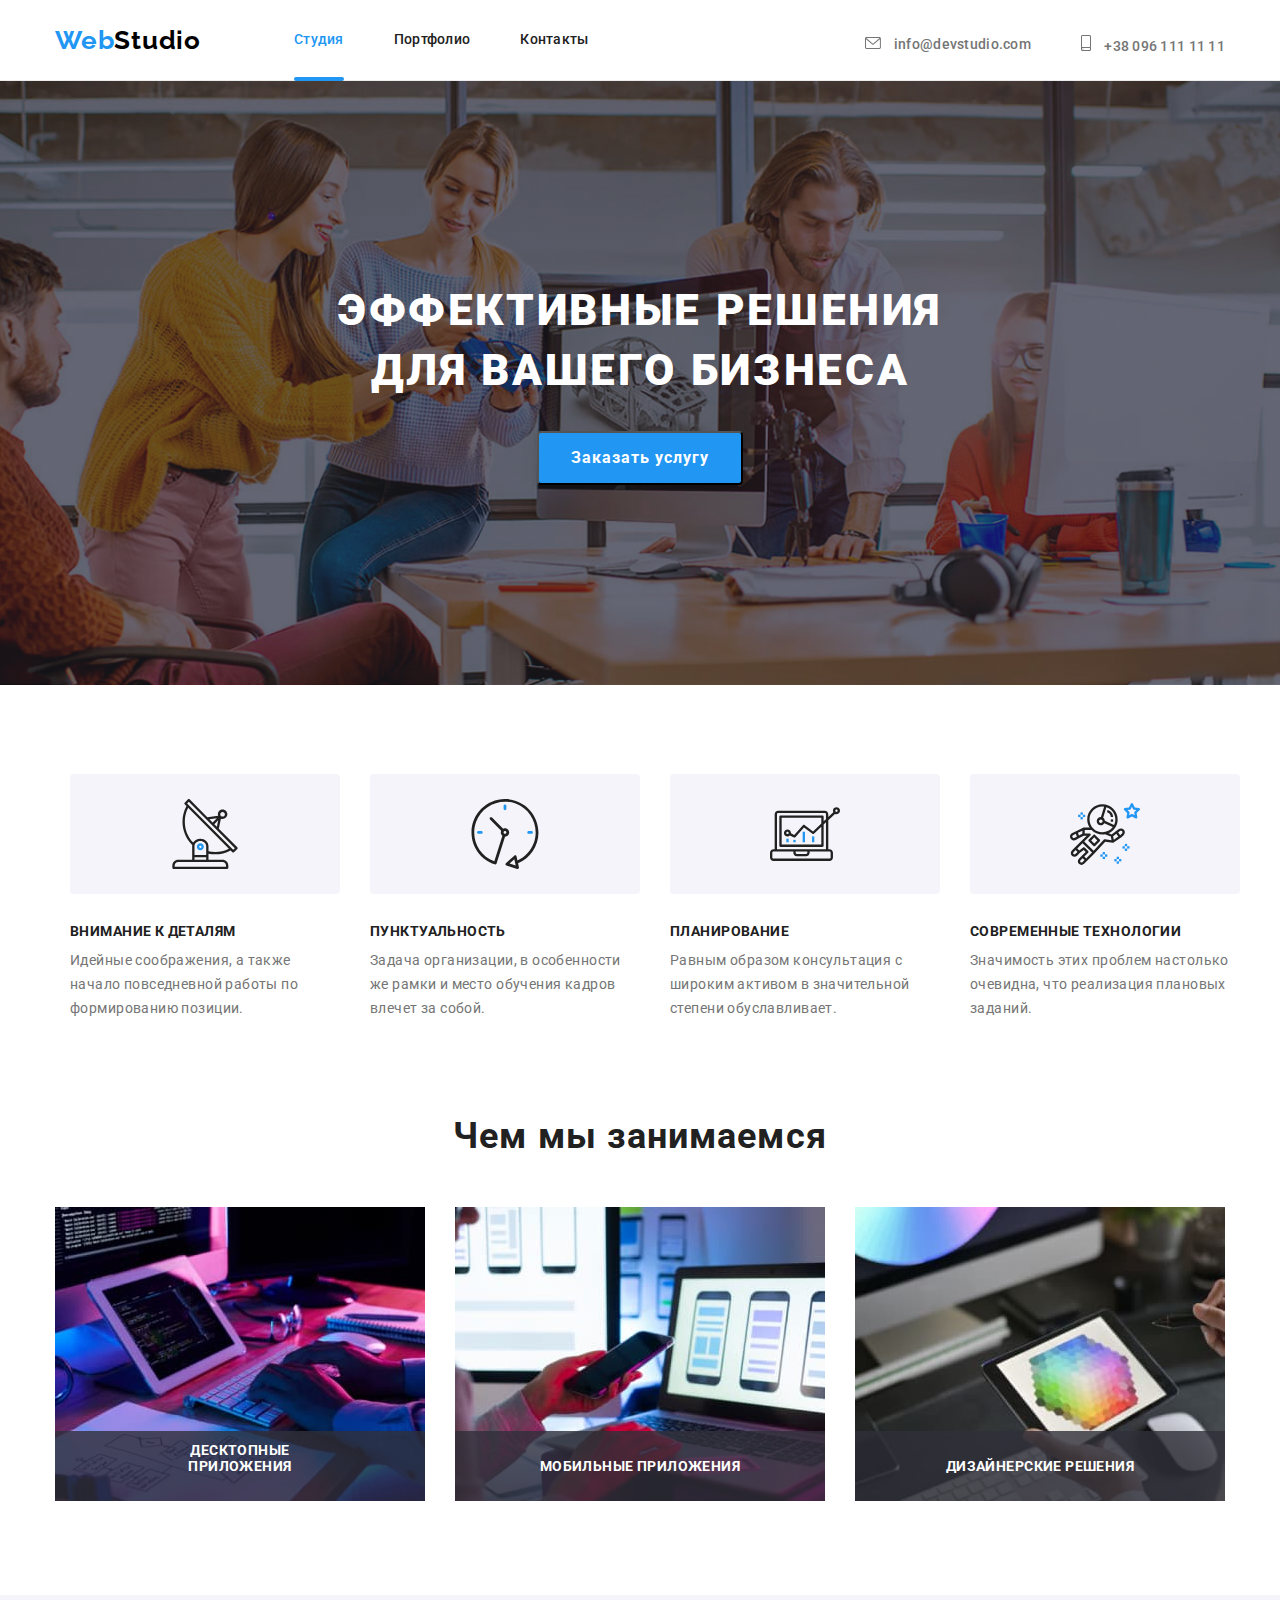
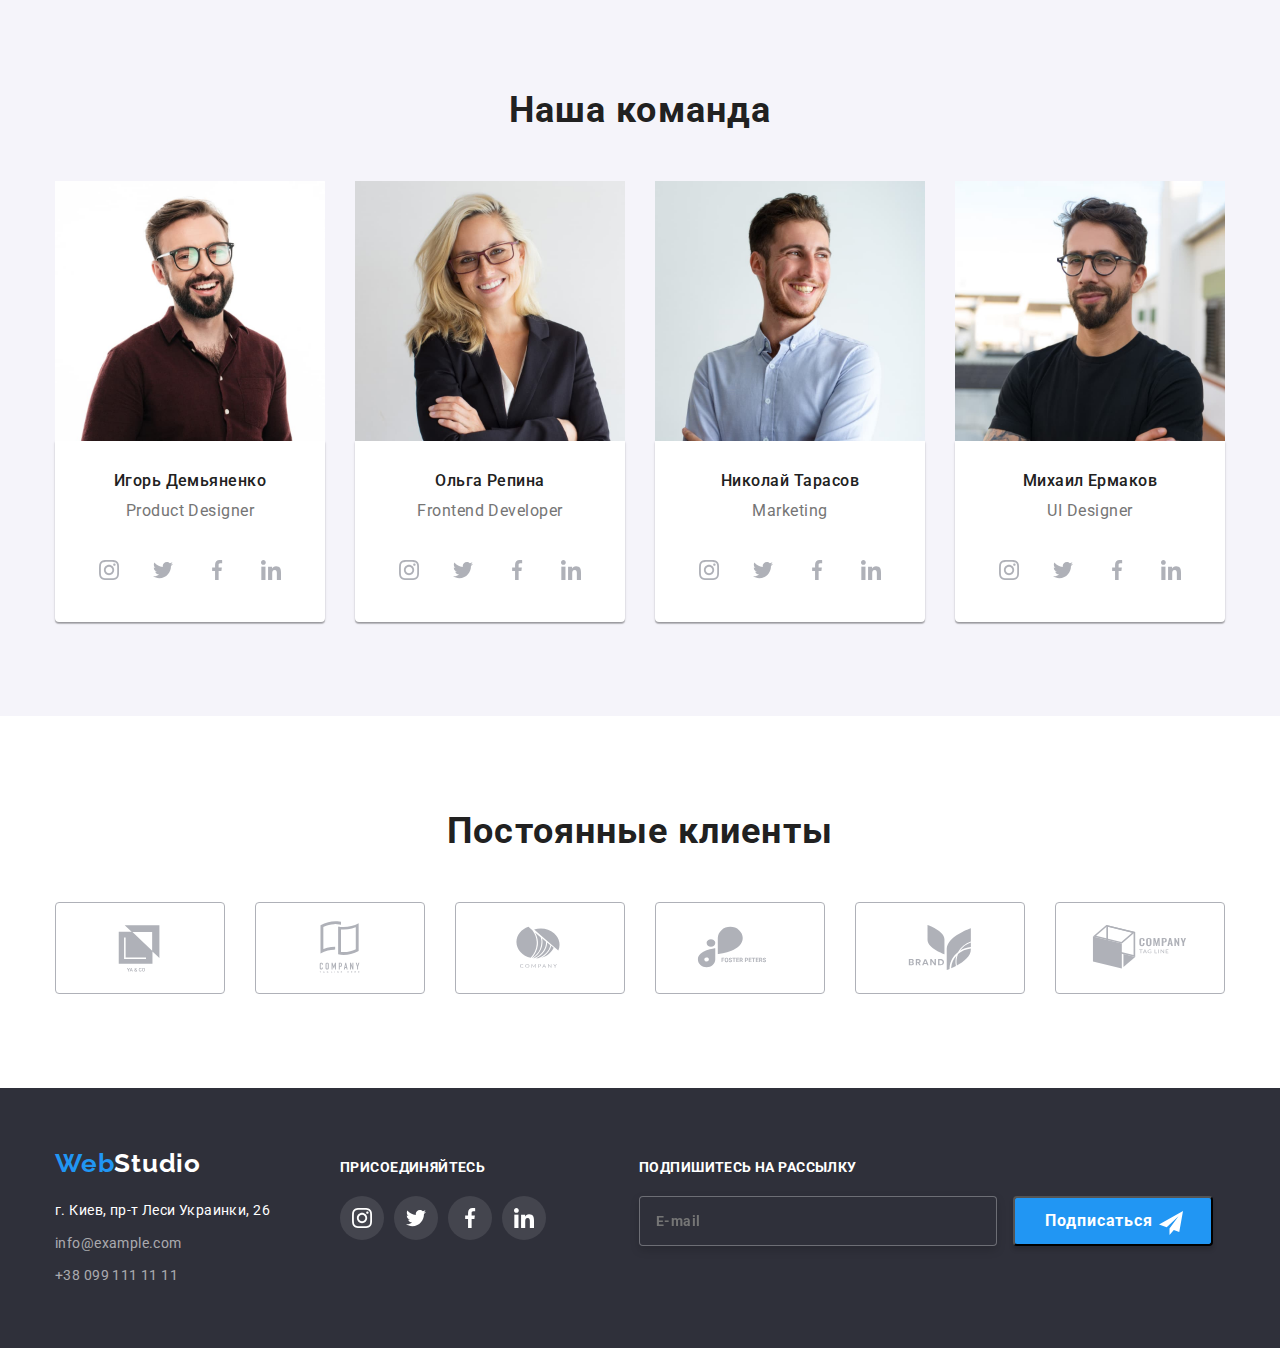
==== commit 7431d669: "ДЗ-6" ====
--- a/index.html
+++ b/index.html
@@ -422,8 +422,13 @@
 </div>
 
 <div class="modal-form-field">
-  <input type="checkbox" name="" id="">
-  <label for="">Соглашаюсь с рассылкой и принимаю Условия договора</label>
+  <input type="checkbox" name="policy" id="modal-check" class="modal-check visually-hidden">
+  <label for="modal-check" class="modal-check-text"><span class="check-span">
+    <svg class="icon-check" width="16" height="15">
+      <use href="./images/icons.svg#icon-check"></use>
+    </svg>
+  </span>Соглашаюсь с рассылкой и принимаю 
+  <a href="" class="policy-text"> &nbspУсловия договора</a></label>
 </div>
 
 
--- a/css/styles.css
+++ b/css/styles.css
@@ -983,7 +983,7 @@
 .footer-button {
   width: 200px;
   height: 50px;
-  position: absolute;
+  position: relative;
   background-color: var(--accent-color);
   box-shadow: 0px 4px 4px rgba(0, 0, 0, 0.15);
   border-radius: 4px;
@@ -1067,6 +1067,19 @@
   display: flex;
   align-items: center;
   justify-content: center;
+  /* transition: fill 3250ms cubic-bezier(0.4, 0, 0.2, 1); */
+}
+
+.close-icon {
+  fill: #000000;
+  transition: fill 250ms cubic-bezier(0.4, 0, 0.2, 1);
+}
+
+.modal-close,
+.close-icon:hover,
+.modal-close,
+.close-icon :focus {
+  fill: #2196f3;
 }
 
 .is-hidden {
@@ -1085,10 +1098,11 @@
   letter-spacing: 0.03em;
 
   color: #212121;
-  margin-bottom: 30px;
+  margin-bottom: 12px;
 }
 
 .modal-form {
+  transition: border 250ms cubic-bezier(0.4, 0, 0.2, 1);
 }
 
 .modal-input {
@@ -1104,11 +1118,12 @@
 }
 
 .modal-form-field {
-  margin-bottom: 28px;
+  margin-bottom: 10px;
 }
 
 .modal-input-wrap {
   position: relative;
+  transition: border 250ms cubic-bezier(0.4, 0, 0.2, 1);
 }
 
 .input-icon {
@@ -1116,6 +1131,15 @@
   top: 50%;
   transform: translateY(-50%);
   left: 12px;
+  transition: fill 250ms cubic-bezier(0.4, 0, 0.2, 1);
+}
+
+.modal-input-wrap:hover,
+.modal-input-wrap:focus {
+  border: #2196f3;
+  box-sizing: border-box;
+  border-radius: 4px;
+  fill: #2196f3;
 }
 
 .modal-input::placeholder {
@@ -1193,3 +1217,64 @@
   box-shadow: 0px 4px 4px rgba(0, 0, 0, 0.15);
   border-radius: 4px;
 }
+
+.modal-check-text {
+  font-family: Roboto;
+  font-style: normal;
+  font-weight: 400;
+  font-size: 14px;
+  line-height: 1.71;
+
+  letter-spacing: 0.03em;
+  color: #757575;
+  display: flex;
+  align-items: center;
+  text-align: center;
+  justify-content: center;
+}
+
+.modal-check-text .check-span {
+  width: 16px;
+  height: 15px;
+  background: #ffffff;
+  /* box-shadow: 0px 1px 3px rgba(0, 0, 0, 0.12), 0px 1px 1px rgba(0, 0, 0, 0.14),
+    0px 2px 1px rgba(0, 0, 0, 0.2); */
+  border-radius: 2px;
+
+  border: 0.2px solid #212121;
+  margin-right: 8px;
+}
+
+.check-span {
+  display: flex;
+  align-items: center;
+  text-align: center;
+  justify-content: center;
+}
+
+.icon-check {
+  fill: transparent;
+}
+
+.modal-check:checked + .modal-check-text check-span {
+  background-color: #ffffff;
+  border: none;
+}
+
+.modal-check:checked + .modal-check-text .icon-check {
+  fill: #ffffff;
+  background-color: #2196f3;
+}
+
+.policy-text {
+  text-decoration-skip-ink: none;
+  font-family: Roboto;
+  font-style: normal;
+  font-weight: normal;
+  font-size: 14px;
+  line-height: 1.71;
+  letter-spacing: 0.03em;
+  text-decoration-line: underline;
+
+  color: #2196f3;
+}
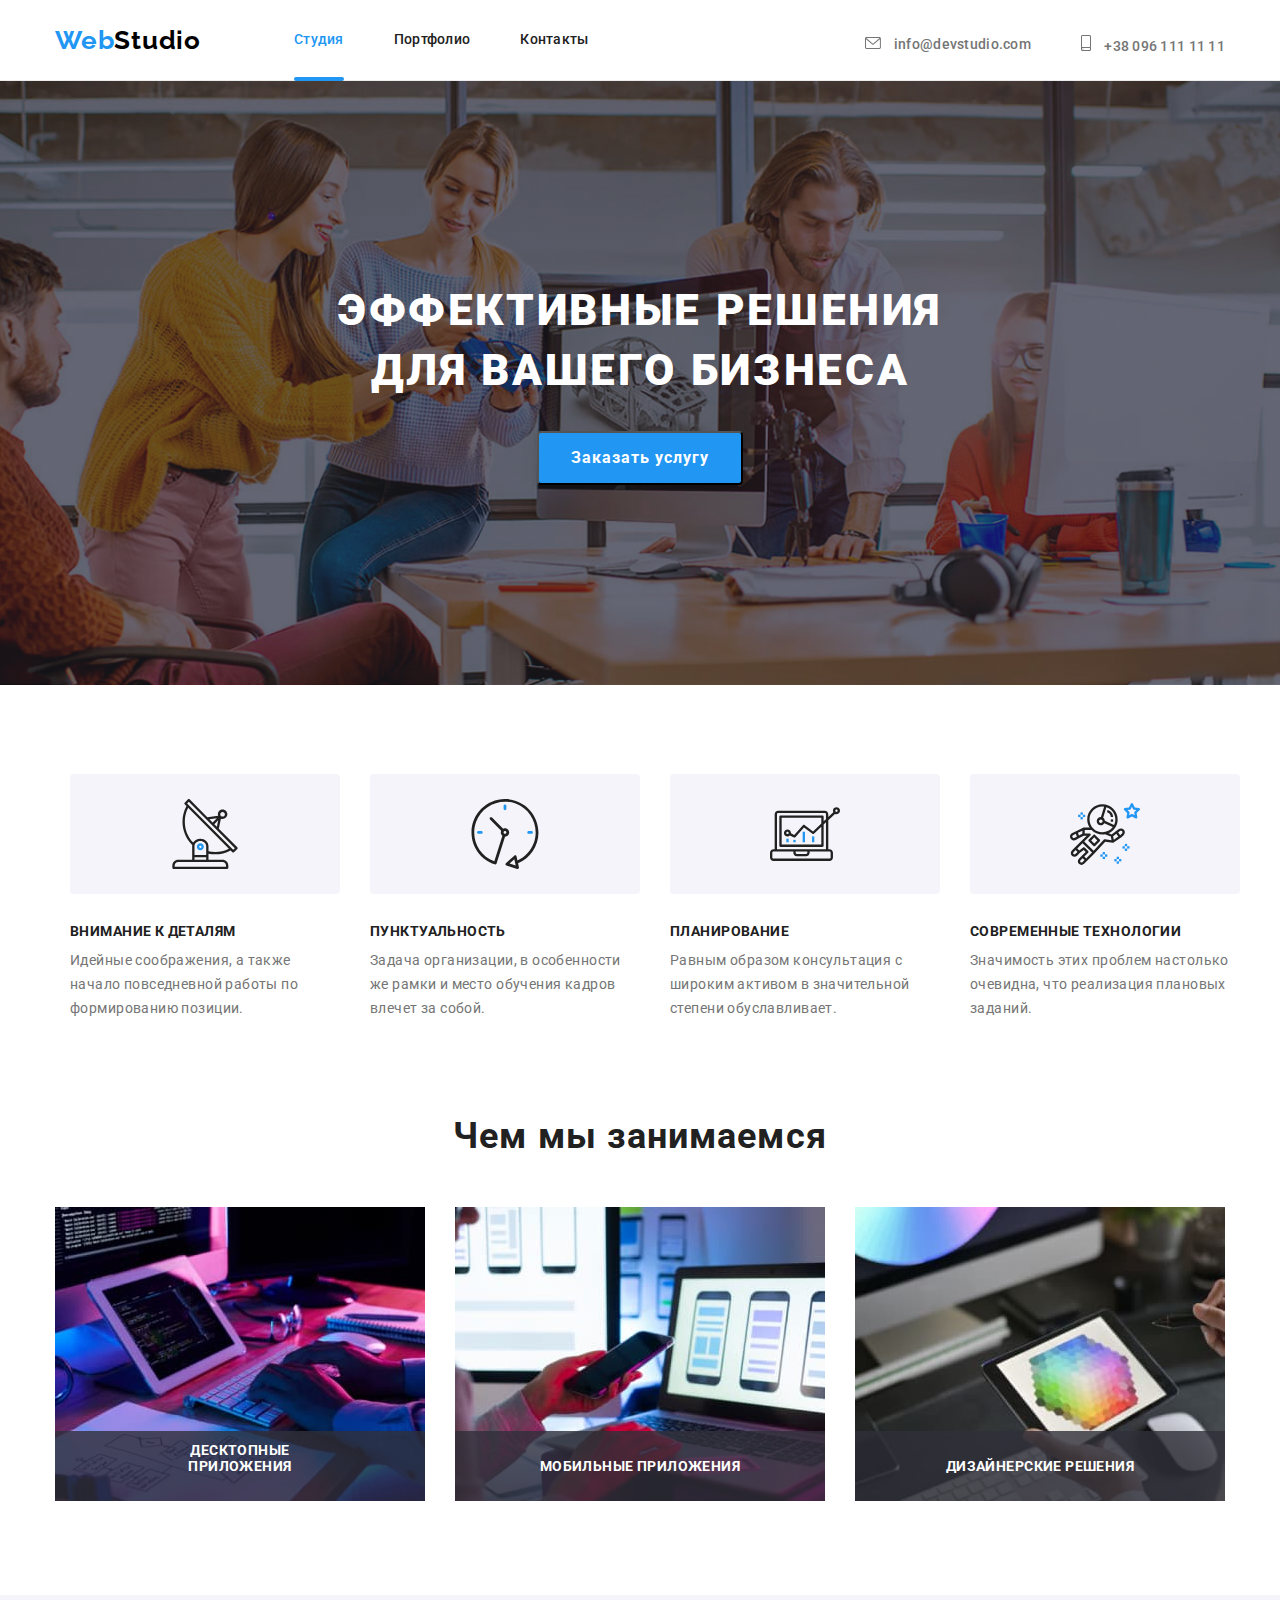
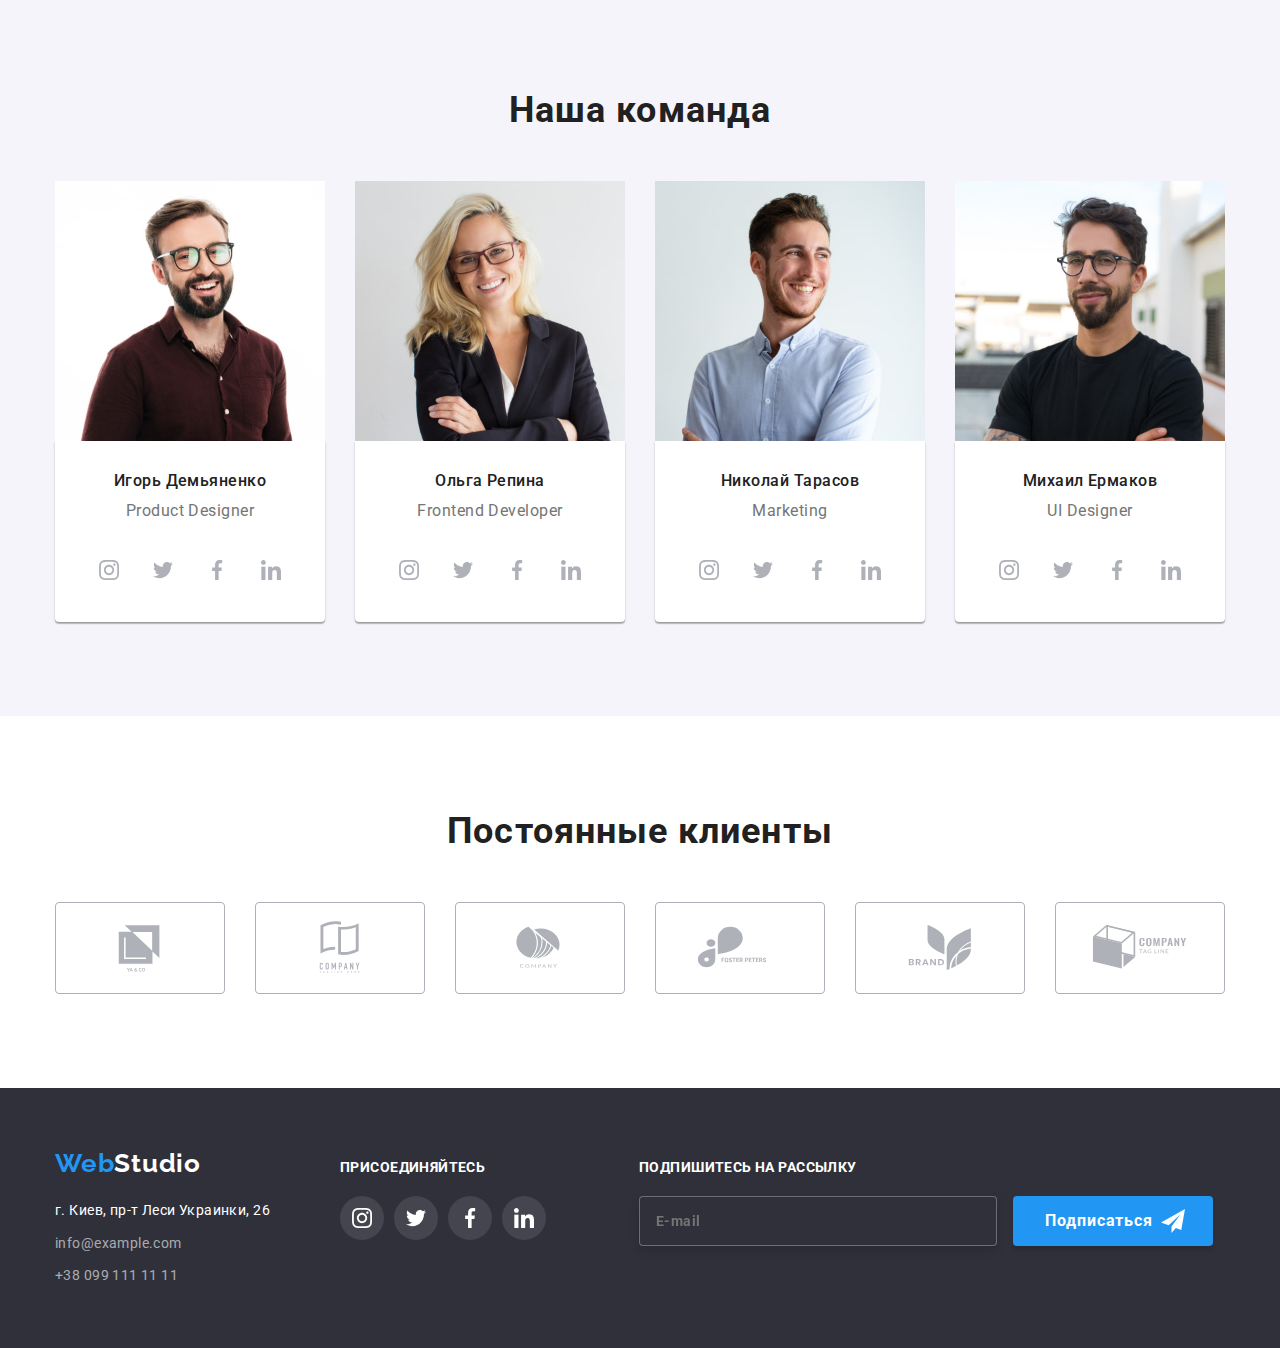
==== commit 6dfc3e29: "Fix6-2" ====
--- a/index.html
+++ b/index.html
@@ -379,6 +379,7 @@
 
   <div class="backdrop is-hidden" data-modal>
     <div class="modal">
+      
       <button type="button" class="modal-close" data-modal-close>
         <svg class="close-icon" width="18" height="18"> <use href="./images/icons.svg#close-black"></use>
         </svg>
--- a/css/styles.css
+++ b/css/styles.css
@@ -989,6 +989,7 @@
   border-radius: 4px;
   margin-left: 12px;
   cursor: pointer;
+  border: none;
 }
 
 .footer-button-text {
@@ -1060,25 +1061,26 @@
   right: 8px;
   width: 30px;
   height: 30px;
-  background-color: #ffffff;
+  background-color: transparent;
   border: 1px solid rgba(0, 0, 0, 0.1);
   border-radius: 50%;
   /* box-sizing: border-box; */
   display: flex;
   align-items: center;
   justify-content: center;
-  /* transition: fill 3250ms cubic-bezier(0.4, 0, 0.2, 1); */
+  cursor: pointer;
+  transition: fill 250ms cubic-bezier(0.4, 0, 0.2, 1);
+  outline: none;
 }
 
 .close-icon {
+  min-width: 18px;
+  height: 18px;
   fill: #000000;
   transition: fill 250ms cubic-bezier(0.4, 0, 0.2, 1);
 }
 
-.modal-close,
-.close-icon:hover,
-.modal-close,
-.close-icon :focus {
+.modal-close :hover {
   fill: #2196f3;
 }
 
@@ -1112,13 +1114,13 @@
   border: 1px solid rgba(33, 33, 33, 0.2);
   /* box-sizing: border-box; */
   border-radius: 4px;
-  padding-left: 12px;
+  padding-left: 42px;
   padding-right: 12px;
   background-color: transparent;
 }
 
 .modal-form-field {
-  margin-bottom: 10px;
+  margin-top: 10px;
 }
 
 .modal-input-wrap {
@@ -1134,9 +1136,15 @@
   transition: fill 250ms cubic-bezier(0.4, 0, 0.2, 1);
 }
 
+.input-icon:focus {
+  fill: #2196f3;
+}
+
 .modal-input-wrap:hover,
-.modal-input-wrap:focus {
-  border: #2196f3;
+.modal-input:hover,
+.modal-input-wrap:focus,
+.modal-input:focus {
+  border-color: #2196f3;
   box-sizing: border-box;
   border-radius: 4px;
   fill: #2196f3;
@@ -1190,8 +1198,7 @@
   font-style: normal;
   font-weight: bold;
   font-size: 16px;
-  line-height: 30px;
-  /* identical to box height, or 187% */
+  line-height: 1.87;
 
   display: flex;
   align-items: center;
@@ -1199,14 +1206,16 @@
   justify-content: center;
   margin: 0 auto;
   letter-spacing: 0.06em;
-
-  color: #ffffff;
-
+  cursor: pointer;
+  color: #ffffff;
+  outline: none;
+  border: none;
   background: #2196f3;
   box-shadow: 0px 4px 4px rgba(0, 0, 0, 0.15);
   border-radius: 4px;
   min-width: 200px;
   height: 50px;
+  margin-top: 30px;
 
   transition: background-color 250ms cubic-bezier(0.4, 0, 0.2, 1),
     box-shadow 250ms cubic-bezier(0.4, 0, 0.2, 1);
@@ -1239,9 +1248,8 @@
   background: #ffffff;
   /* box-shadow: 0px 1px 3px rgba(0, 0, 0, 0.12), 0px 1px 1px rgba(0, 0, 0, 0.14),
     0px 2px 1px rgba(0, 0, 0, 0.2); */
-  border-radius: 2px;
-
-  border: 0.2px solid #212121;
+  /* border-radius: 4px; */
+
   margin-right: 8px;
 }
 
@@ -1250,10 +1258,13 @@
   align-items: center;
   text-align: center;
   justify-content: center;
+  border: none;
 }
 
 .icon-check {
   fill: transparent;
+  border-radius: 2px;
+  border: 0.2px solid #212121;
 }
 
 .modal-check:checked + .modal-check-text check-span {
@@ -1264,6 +1275,8 @@
 .modal-check:checked + .modal-check-text .icon-check {
   fill: #ffffff;
   background-color: #2196f3;
+  border-color: #2196f3;
+  border: none;
 }
 
 .policy-text {
